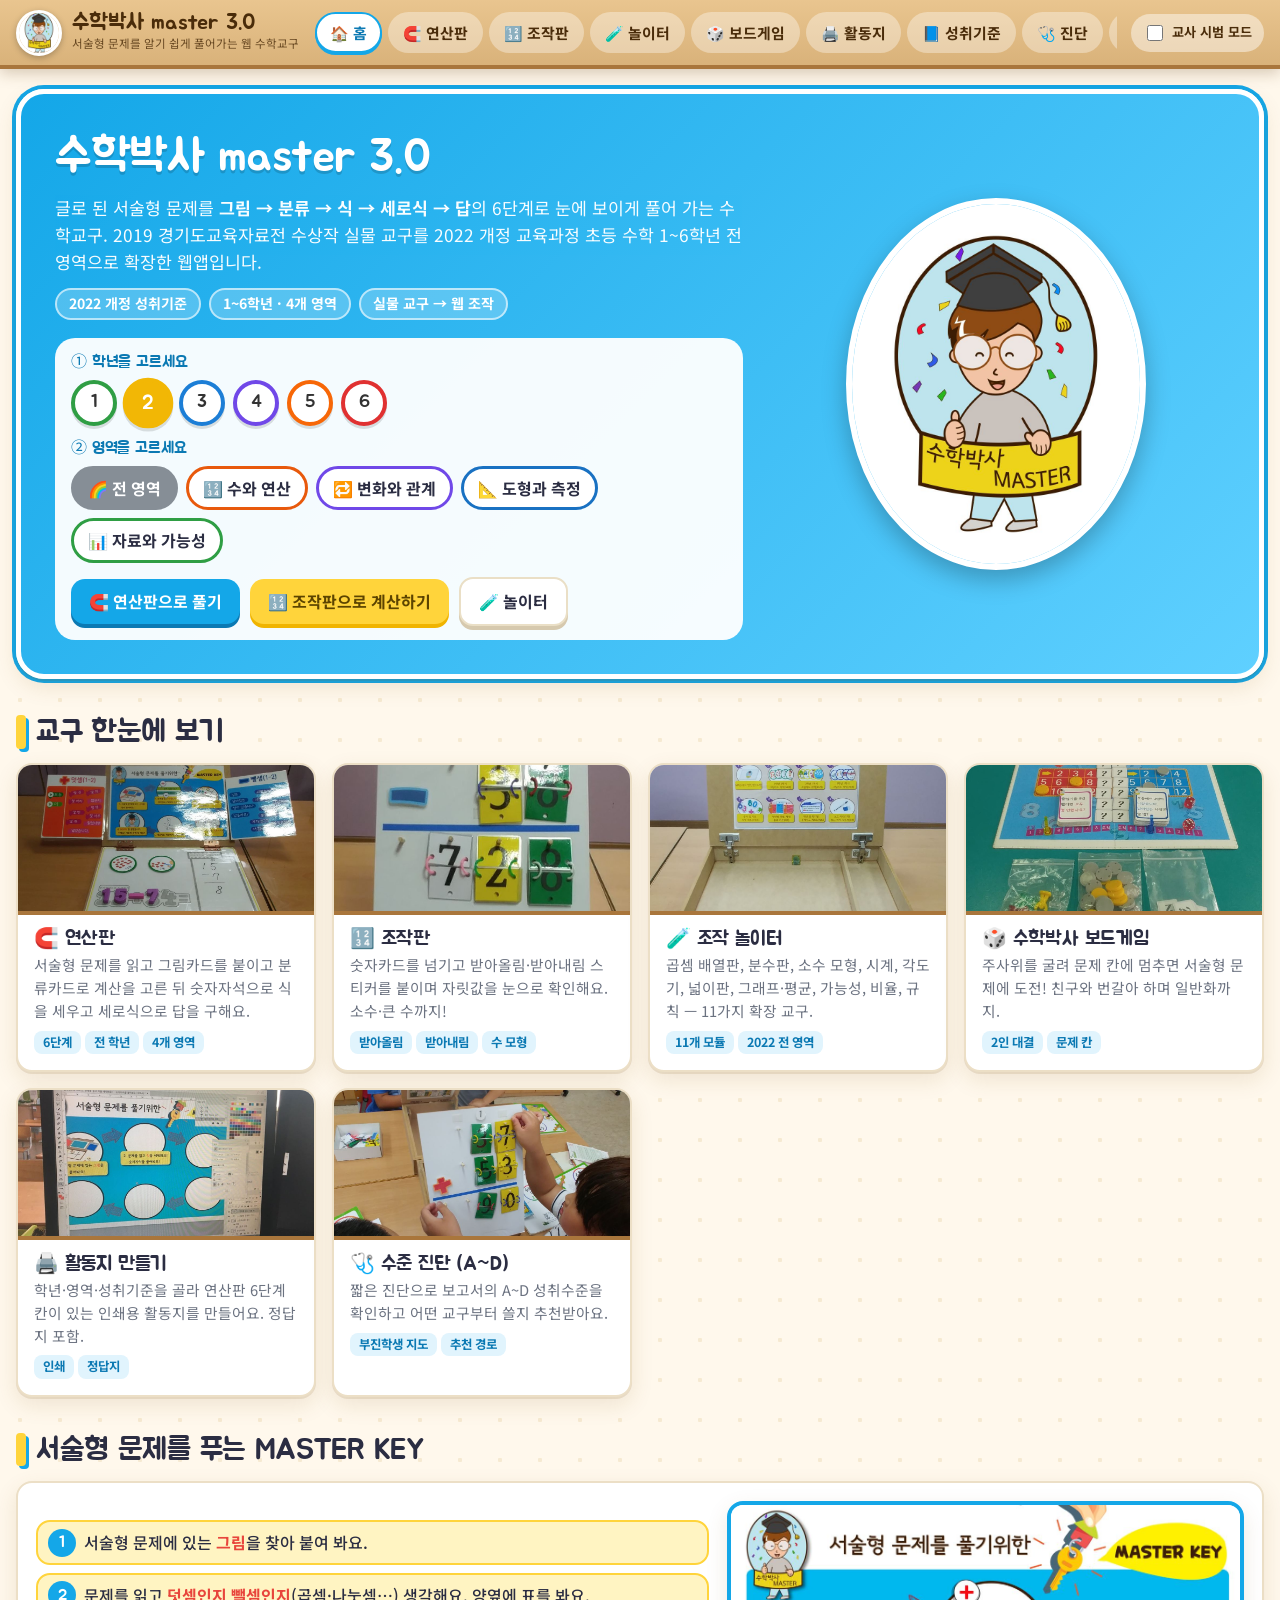
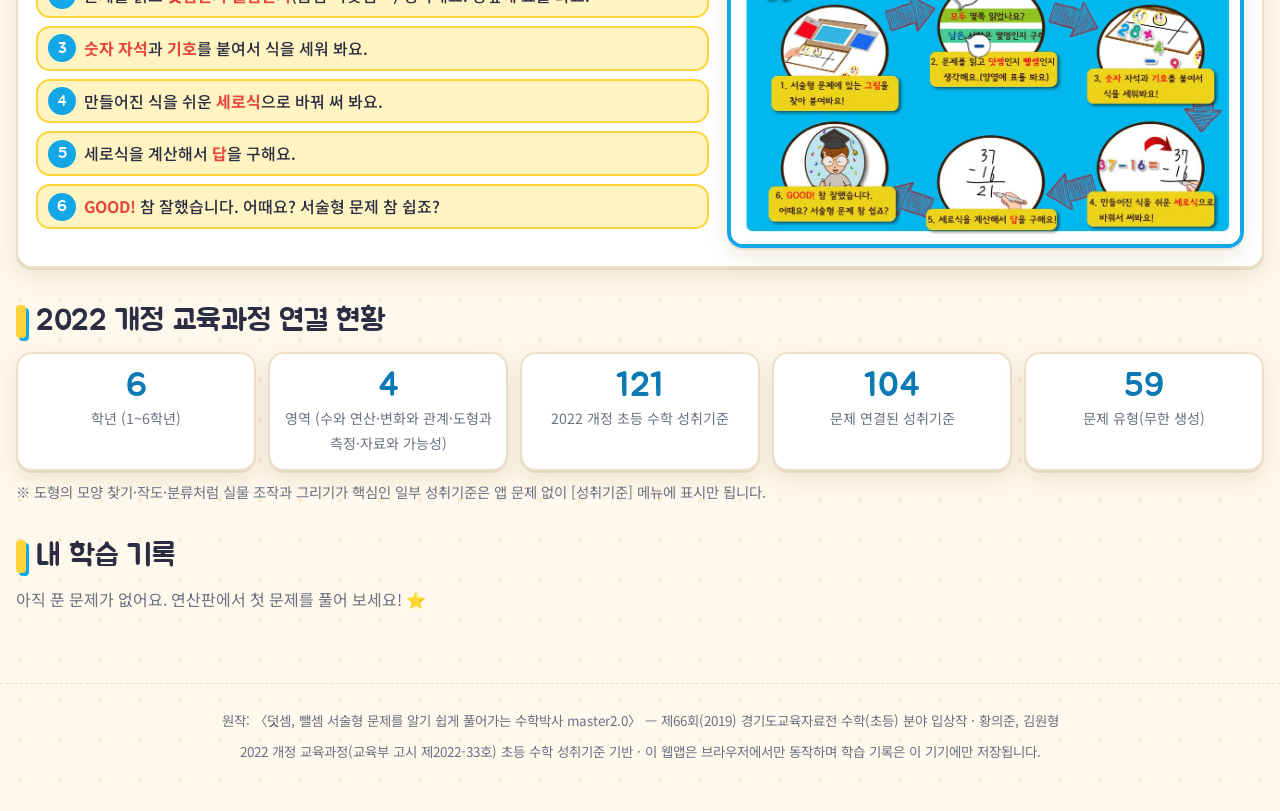
==== index.html @ 82a20325 "수학박사 master 3.0 웹앱 최초 커밋 2019 경기도교육자료전 입상작(수학박사 master2.0)을 2022 개정 교육과정 초등 수학 1~6학년 전 영역 웹교구로 확장.  " ====
<!doctype html>
<html lang="ko">
<head>
<meta charset="utf-8">
<meta name="viewport" content="width=device-width, initial-scale=1">
<title>수학박사 master 3.0 · 서술형 문제를 알기 쉽게 풀어가는 웹 수학교구</title>
<meta name="description" content="2019 경기도교육자료전 수상작 '수학박사 master2.0'을 2022 개정 교육과정 초등 수학 1~6학년 전 영역으로 확장한 웹 수학교구">
<link rel="icon" href="assets/photos/mascot.jpg">
<link rel="manifest" href="manifest.webmanifest">
<meta name="theme-color" content="#d9b27a">
<link rel="preconnect" href="https://fonts.googleapis.com">
<link rel="preconnect" href="https://fonts.gstatic.com" crossorigin>
<link href="https://fonts.googleapis.com/css2?family=Jua&family=Noto+Sans+KR:wght@400;500;700;900&display=swap" rel="stylesheet">
<script>
  /* 개발 중(localhost)에는 캐시를 피하고, 배포 시에는 고정 버전을 씁니다 */
  var V = /^(localhost|127\.0\.0\.1)$/.test(location.hostname) ? Date.now() : '3.0.1';
  ['base', 'board', 'place', 'lab', 'game'].forEach(function (f) { document.write('<link rel="stylesheet" href="css/' + f + '.css?v=' + V + '">'); });
</script>
</head>
<body>
<header id="top">
  <div class="bar">
    <a class="brand" href="#/home" aria-label="수학박사 master 3.0 홈">
      <img src="assets/photos/mascot.jpg" alt="수학박사 마스코트">
      <span><b>수학박사 master 3.0</b><small>서술형 문제를 알기 쉽게 풀어가는 웹 수학교구</small></span>
    </a>
    <nav class="tabs" id="nav" aria-label="주 메뉴"></nav>
    <label class="tgl" title="글자를 키우고 정답 보기·시범 버튼을 보여 줍니다"><input type="checkbox" id="teacherTgl"> 교사 시범 모드</label>
  </div>
</header>
<main id="app"></main>
<footer>
  <p>원작: 〈덧셈, 뺄셈 서술형 문제를 알기 쉽게 풀어가는 수학박사 master2.0〉 — 제66회(2019) 경기도교육자료전 수학(초등) 분야 입상작 · 황의준, 김원형</p>
  <p>2022 개정 교육과정(교육부 고시 제2022-33호) 초등 수학 성취기준 기반 · 이 웹앱은 브라우저에서만 동작하며 학습 기록은 이 기기에만 저장됩니다.</p>
</footer>
<script>
  ['standards-data', 'util', 'standards', 'problems-core', 'problems-num', 'problems-other', 'figures', 'comp', 'app', 'board', 'place', 'lab', 'game', 'sheet', 'diagnose', 'about', 'main']
    .forEach(function (f) { document.write('<script src="js/' + f + '.js?v=' + V + '"><\/script>'); });
</script>
</body>
</html>
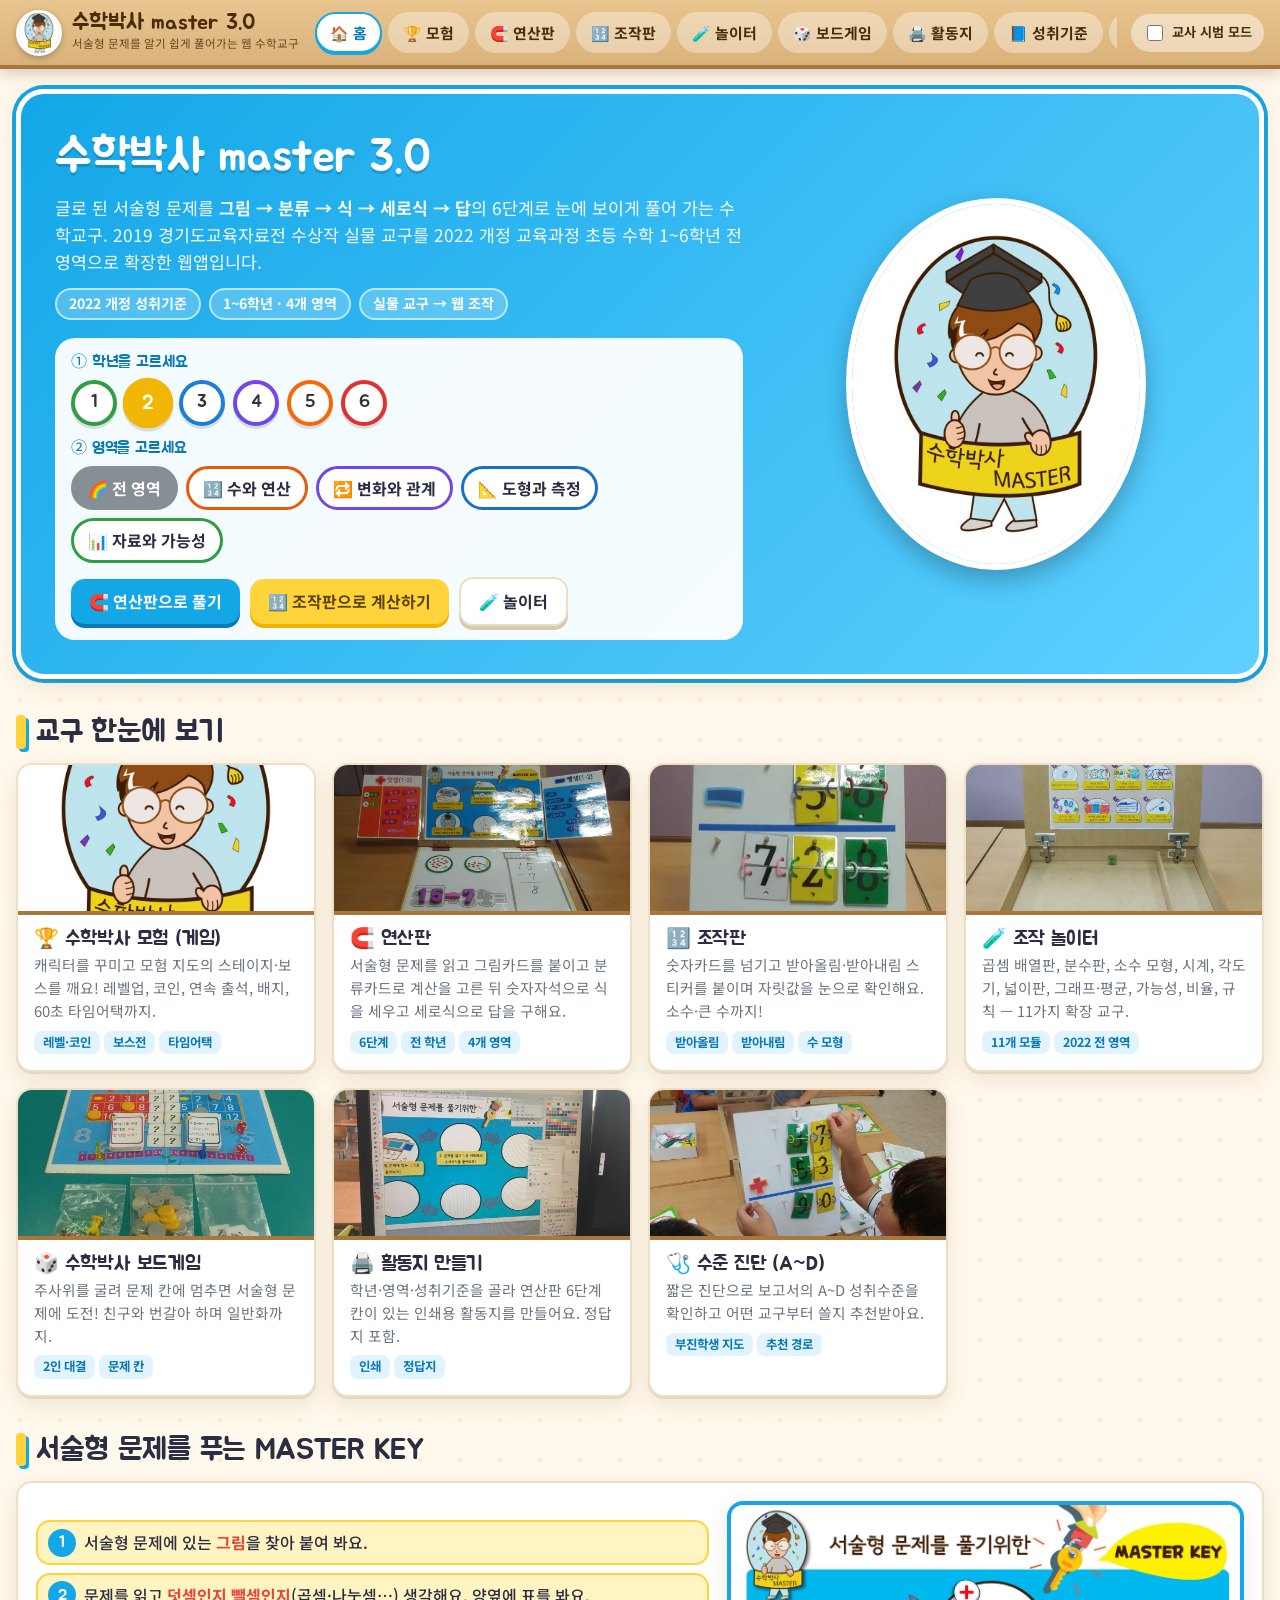
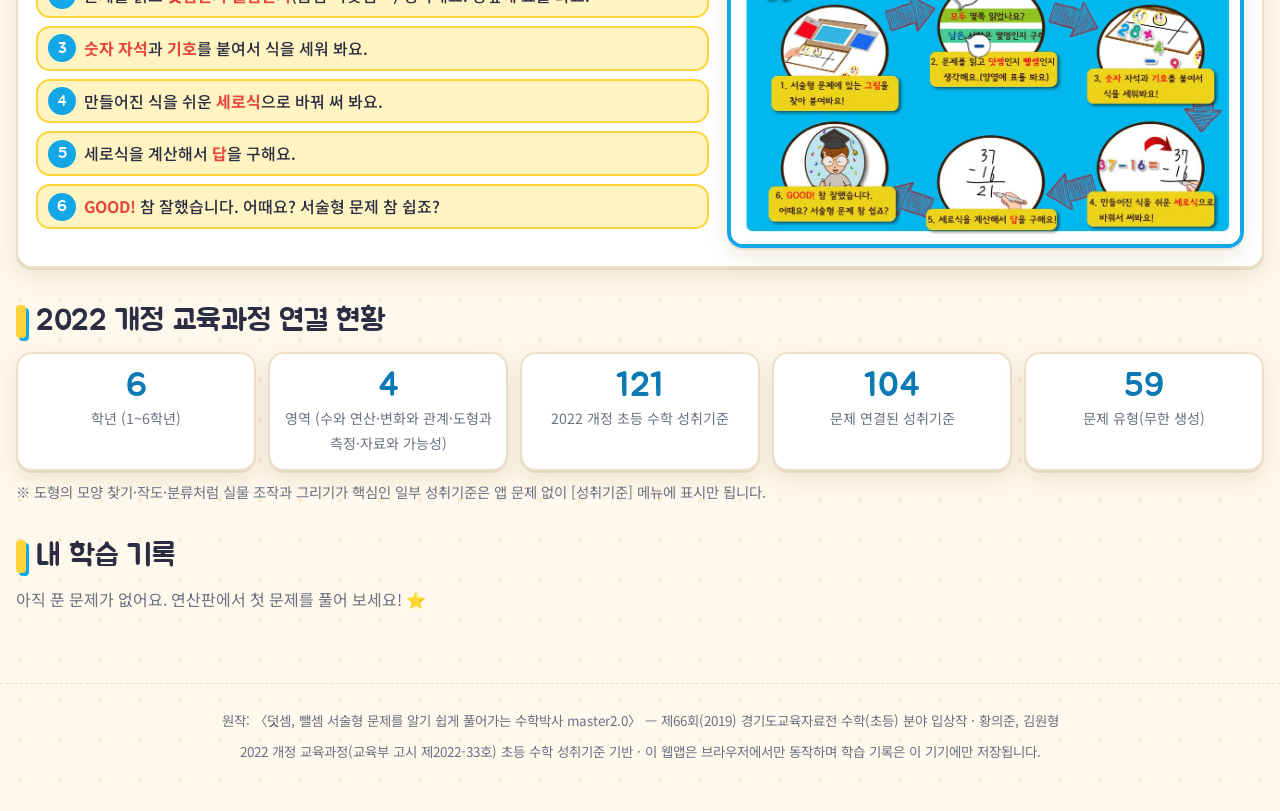
==== commit 7ef9c95d: "게이미피케이션 모드 '수학박사 모험' 추가 캐릭터 꾸미기, 레벨·코인, 모험 지도·보스전, 60초 타임어택, 일일 미션, 연속 출석, 배지. 연산판·조작판·보드게임과 보상 연동. " ====
--- a/index.html
+++ b/index.html
@@ -14,7 +14,7 @@
 <script>
   /* 개발 중(localhost)에는 캐시를 피하고, 배포 시에는 고정 버전을 씁니다 */
   var V = /^(localhost|127\.0\.0\.1)$/.test(location.hostname) ? Date.now() : '3.0.1';
-  ['base', 'board', 'place', 'lab', 'game'].forEach(function (f) { document.write('<link rel="stylesheet" href="css/' + f + '.css?v=' + V + '">'); });
+  ['base', 'board', 'place', 'lab', 'game', 'quest'].forEach(function (f) { document.write('<link rel="stylesheet" href="css/' + f + '.css?v=' + V + '">'); });
 </script>
 </head>
 <body>
@@ -34,7 +34,7 @@
   <p>2022 개정 교육과정(교육부 고시 제2022-33호) 초등 수학 성취기준 기반 · 이 웹앱은 브라우저에서만 동작하며 학습 기록은 이 기기에만 저장됩니다.</p>
 </footer>
 <script>
-  ['standards-data', 'util', 'standards', 'problems-core', 'problems-num', 'problems-other', 'figures', 'comp', 'app', 'board', 'place', 'lab', 'game', 'sheet', 'diagnose', 'about', 'main']
+  ['standards-data', 'util', 'standards', 'problems-core', 'problems-num', 'problems-other', 'figures', 'comp', 'app', 'quest', 'board', 'place', 'lab', 'game', 'sheet', 'diagnose', 'about', 'main']
     .forEach(function (f) { document.write('<script src="js/' + f + '.js?v=' + V + '"><\/script>'); });
 </script>
 </body>
